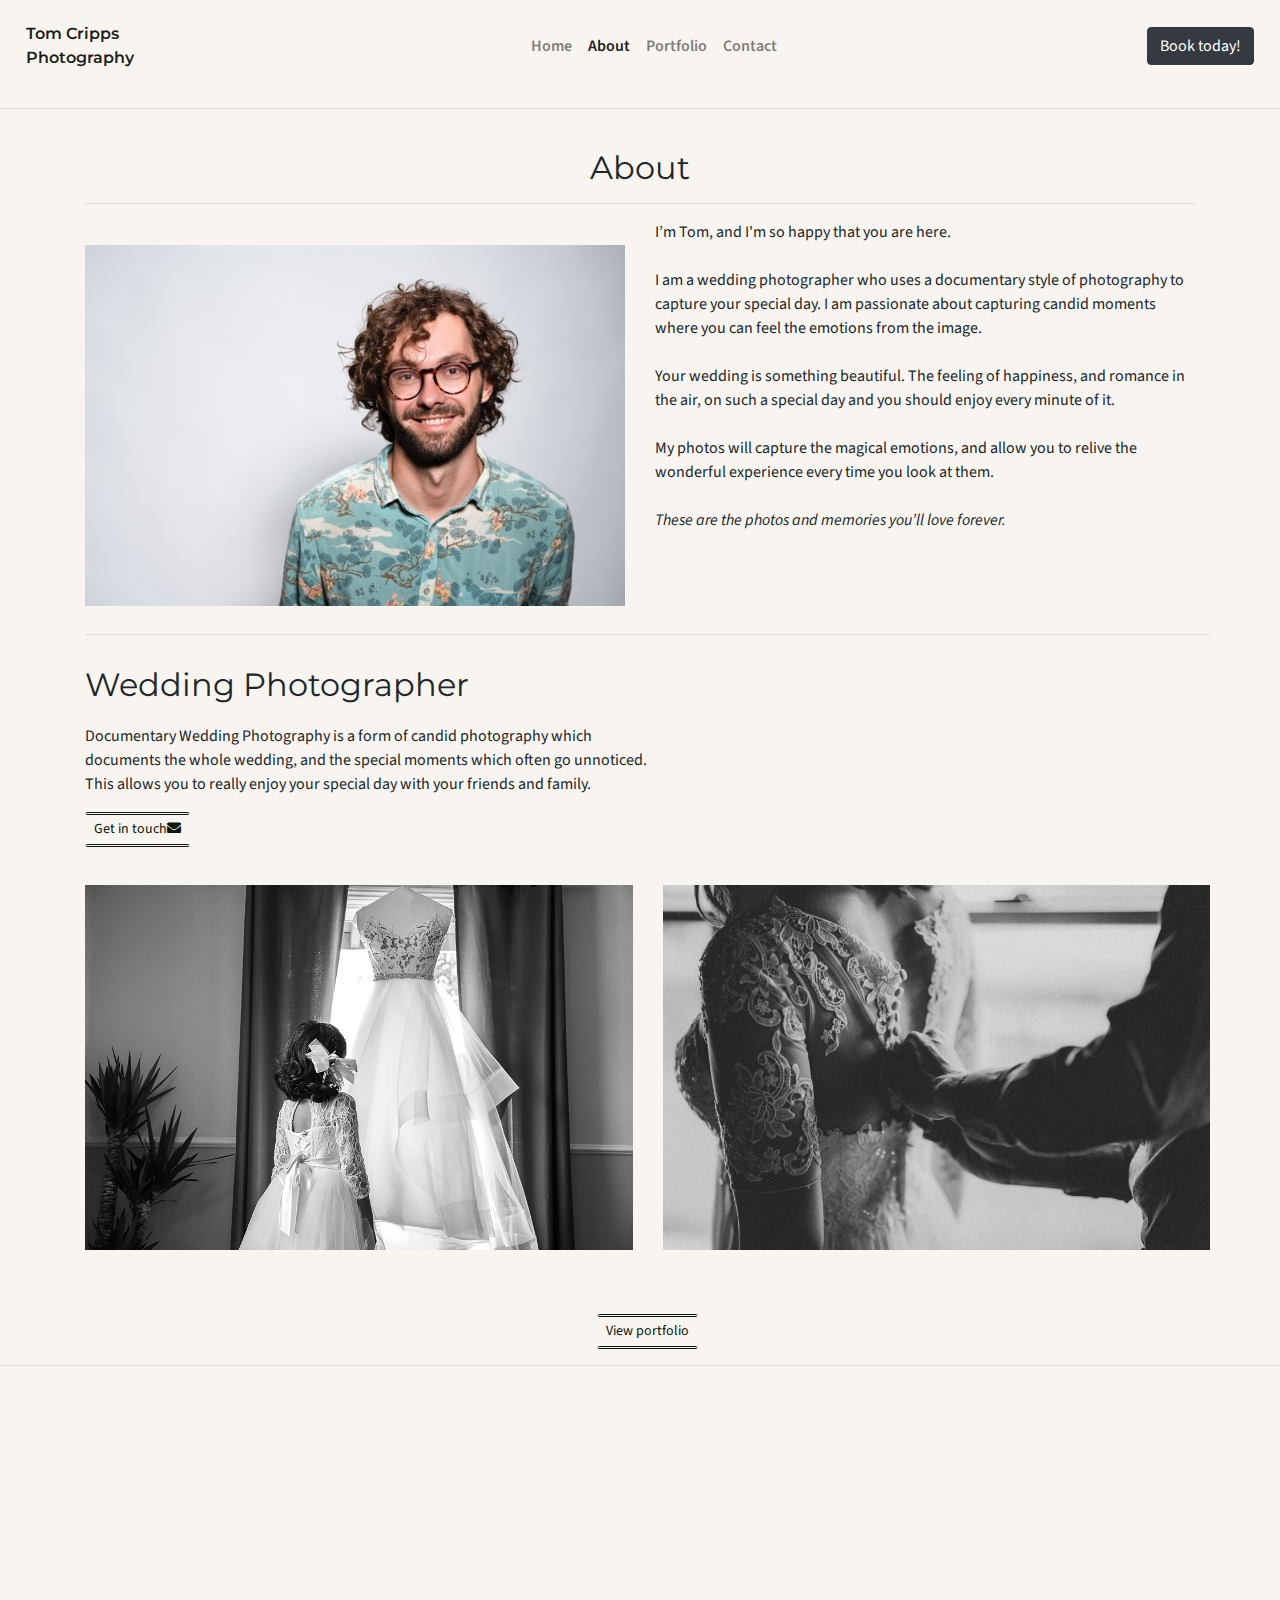
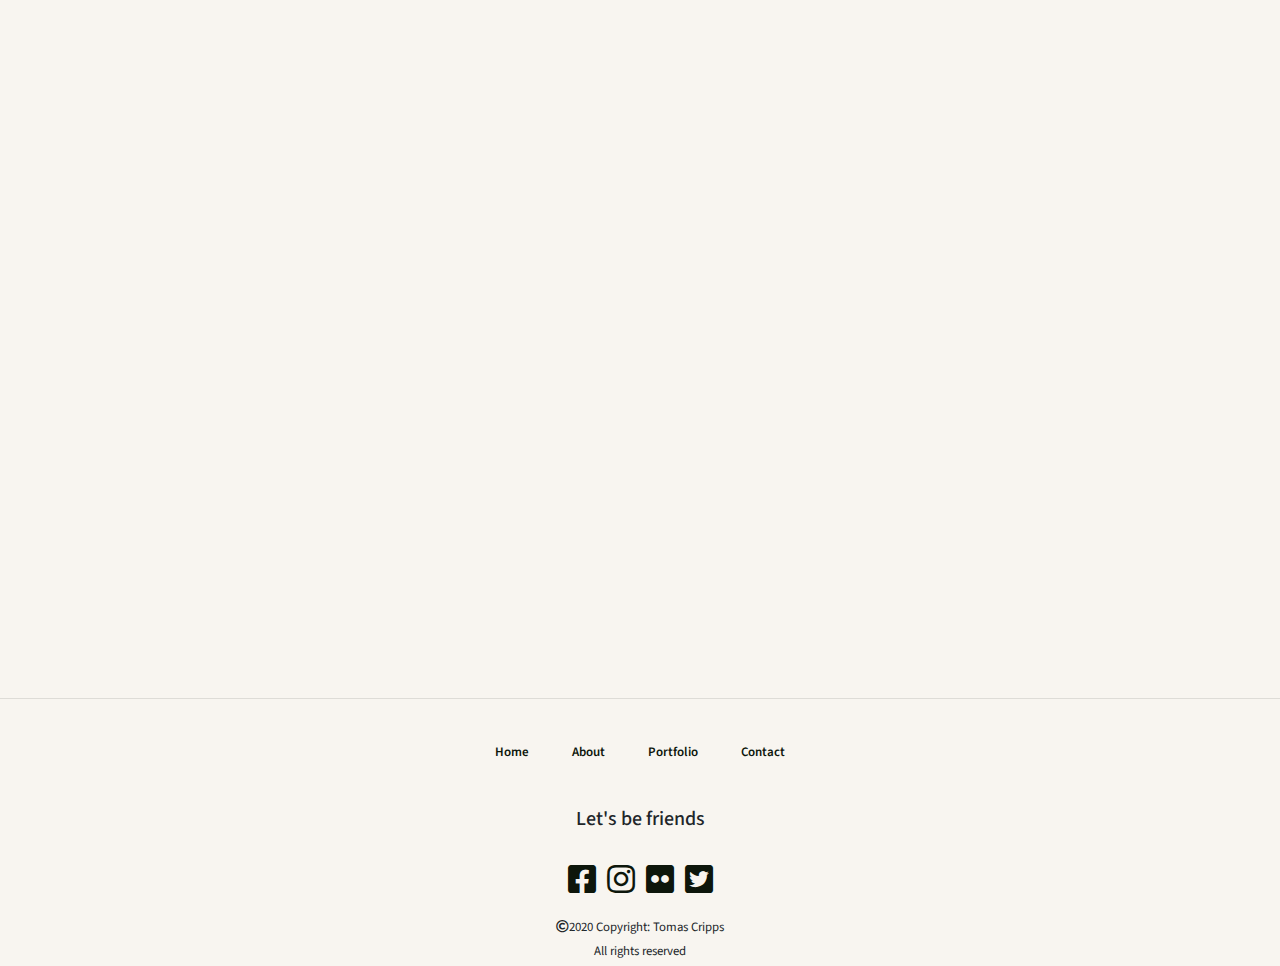
==== about.html @ 9f5536d7 "add about section to about.html page and add about image" ====
<!DOCTYPE html>
<html lang="en">

<head>
    <meta charset="UTF-8">
    <meta name="viewport" content="width=device-width, initial-scale=1.0">
    <meta http-equiv="X-UA-Compatible" content="ie=edge">
    <meta name="Description" content="Enter your description here" />
    <link rel="stylesheet" href="https://cdnjs.cloudflare.com/ajax/libs/twitter-bootstrap/4.5.2/css/bootstrap.min.css">
    <link rel="stylesheet" href="https://cdnjs.cloudflare.com/ajax/libs/font-awesome/5.15.0/css/all.min.css">
    <link rel="stylesheet" href="assets/css/style.css">
    <title>Title</title>
</head>

<body>

    <!-----------Navbar------------>
    <!---Code taken from Bootstrap Navbar template and styled using CSS and different bootstrap classes---->

    <section id="header">
        <nav class="navbar navbar-expand-lg navbar-light bg-transparent">
            <a class="navbar-brand nav-text" href="index.html">Tom Cripps <br> Photography</a>
            <button class="navbar-toggler" type="button" data-toggle="collapse" data-target="#navbarNav"
                aria-controls="navbarNav" aria-expanded="false" aria-label="Toggle navigation">
                <i class="fas fa-bars"></i>
            </button>

            <div class="collapse navbar-collapse navbar-text nav-text" id="navbarNav">
                <ul class="navbar-nav mx-auto">
                    <li class="nav-item">
                        <a class="nav-link" href="index.html">Home </a>
                    </li>
                    <li class="nav-item active">
                        <a class="nav-link" href="about.html">About <span class="sr-only">(current)</span></a>
                    </li>
                    <li class="nav-item">
                        <a class="nav-link" href="portfolio.html">Portfolio</a>
                    </li>
                    <li class="nav-item">
                        <a class="nav-link" href="contact.html">Contact</a>
                    </li>
                </ul>
                <span class="btn btn-dark border-dark">
                    Book today!
                </span>
            </div>
        </nav>
        <hr class="block-divder block-divder--grey">
    </section>
    <!----About Me Section---->
    <section>
        <div class="container-fluid about-hero-image">
            <div class="row">
                <div class="col">
                    <img src="" alt="">
                </div>
            </div>
        </div>
    </section>
    <section id="aboutMe">
        <div class="container about-container">

            <div class="row">
                <div class="col-sm-12 text-center">
                    <h2 class="about-header">About</h2>
                    <hr class="block-divder block-divder--grey">
                </div>
            </div>
            <div class="row">
                <div class="col-sm-6">
                    <img src="assets/images/image-of-man.jpg" alt="image-of-man">
                </div>

                <div class="col-sm-6">
                    <p> I’m Tom, and I'm so happy that you are here.
                        <br>
                        <br>
                        I am a wedding photographer who uses a documentary style of photography to capture your special
                        day.
                        I am passionate about capturing candid moments where you can feel the emotions from the image.
                        <br>
                        <br>
                        Your wedding is something beautiful.
                        The feeling of happiness, and romance in the air, on such a special day and you should enjoy
                        every minute of it.
                        <br>
                        <br>
                        My photos will capture the magical emotions, and allow you to relive the wonderful experience
                        every time you look at them.
                        <br>
                        <br>
                        <em>These are the photos and memories you’ll love forever.</em>
                    </p>
                </div>
            </div>
        </div>
    </section>
    <!----Photography Style----->
    <section class="photo-style">
        <div class="container intro-container">
            <hr class="mt-2 mb-3">
            <div class="row">
                <div class="col-sm-12">
                    <h2>Wedding Photographer</h2>
                    <p class="text-left">Documentary Wedding Photography is a form of candid photography which
                        <br>
                        documents the whole
                        wedding, and the special moments which often go unnoticed.
                        <br>
                        This
                        allows
                        you to really enjoy your special day with your friends and family.</p>
                    <div>
                        <a class="btn btn-dark btn-sm about-button" href="contact.html" role="button">Get in touch<i
                                class="fas fa-envelope"></i></a>
                    </div>
                </div>
            </div>
        </div>
        <div class="container image-container">
            <div class="row">
                <div class="col-sm-12 col-md-6 mt-2 mb-sm-5">
                    <div>
                        <img src="assets/images/child-wedding-dress.jpg" alt="child-wedding-dress">
                    </div>
                </div>
                <div class="col-12-sm col-md-6 mt-2">
                    <div class="d-none d-sm-block">
                        <img src="assets/images/wedding-dress-preparation.jpg" alt="wedding-dress-preparation">
                    </div>
                </div>
            </div>
            <div class="col-12-sm mt-3">
                <div class="text-center">
                    <a class="btn btn-dark btn-sm portfolio-button" href="portfolio.html" role="button">View
                        portfolio</a>
                </div>
            </div>
        </div>
    </section>
    <hr class="block-divder block-divder--grey">
    <div class="container-fluid ceremony-image-container">
        <hr class="mt-2 mb-3">
        <div class="row">

        </div>

    </div>

    <hr>
    <!-------Footer--------->
    <section class="footer">
        <footer class="page-footer">
            <div class="container-fluid">
                <div id="footer-details" class="row">
                    <div class="col-sm-12 text-center">
                        <div>
                            <ul class="footer-nav">
                                <li class="footer-nav-item list-inline-item"><a class="nav-link"
                                        href="index.html">Home</a>
                                </li>
                                <li class="footer-nav-item list-inline-item"><a class="nav-link"
                                        href="about.html">About</a>
                                </li>
                                <li class="footer-nav-item list-inline-item"><a class="nav-link"
                                        href="portfolio.html">Portfolio</a></li>
                                <li class="footer-nav-item list-inline-item"><a class="nav-link"
                                        href="contact.html">Contact</a></li>
                            </ul>
                        </div>
                    </div>
                </div>

                <div id="footer-social-links" class="row">
                    <div class="col-sm-12">
                        <h5 class="uppercase text-center">Let's be friends</h5>
                        <br>
                        <ul class="social-media-links text-center">
                            <li class="list-inline-item">
                                <a target="_blank" href="https://www.facebook.com/">
                                    <i class="fab fa-facebook-square fa-2x" aria-hidden="true"></i>
                                    <span class="sr-only">Facebook</span>
                                </a>
                            </li>
                            <li class="list-inline-item">
                                <a target="_blank" href="https://www.instagram.com/">
                                    <i class="fab fa-instagram fa-2x" aria-hidden="true"></i>
                                    <span class="sr-only">Instagram</span>
                                </a>
                            </li>
                            <li class="list-inline-item">
                                <a target="_blank" href="https://www.flickr.com/">
                                    <i class="fab fa-flickr fa-2x" aria-hidden="true"></i>
                                    <span class="sr-only">Flickr</span>
                                </a>
                            </li>
                            <li class="list-inline-item">
                                <a target="_blank" href="https://twitter.com/">
                                    <i class="fab fa-twitter-square fa-2x" aria-hidden="true"></i>
                                    <span class="sr-only">Twitter</span>
                                </a>
                            </li>
                        </ul>
                    </div>
                </div>
                <div class="row">
                    <div class="col-12 text-center mb-1">
                        <small><i class="far fa-copyright"></i>2020 Copyright: Tomas Cripps <br> All rights
                            reserved</small>
                    </div>
                </div>
            </div>
        </footer>
    </section>





    <script src="https://cdnjs.cloudflare.com/ajax/libs/jquery/3.5.1/jquery.slim.min.js"></script>
    <script src="https://cdnjs.cloudflare.com/ajax/libs/popper.js/1.16.1/umd/popper.min.js"></script>
    <script src="https://cdnjs.cloudflare.com/ajax/libs/twitter-bootstrap/4.5.2/js/bootstrap.min.js"></script>
</body>

</html>
---- assets/css/style.css ----
@import url("https://fonts.googleapis.com/css2?family=Montserrat:wght@100;200;300;400;500;600;700&family=Source+Sans+Pro:wght@200;300;400;600;700&display=swap");


* {
    margin: 0;
    padding: 0;
    font-family: 'Source Sans Pro', sans;
}


/* ------Colours------ */

body {
    background-color: #f8f5f0;
}

/* -----Special margins/padding and text---------*/

.intro {
    padding: 0px;
    margin: 0px;
}

.intro-container p {
    margin-top: 20px;
}

.intro-container {
    padding-right: 0px;
    overflow-x: hidden;
}

.image-container{
    margin-bottom: 10px;
    margin-top: 30px;
    padding-right: 0px;
    overflow-x: hidden;
}




/* ------Heading------ */

.intro-container h2 {
    font-family: 'Montserrat', sans-serif;
    font-weight: 400;
}

.intro-container h2 {
    padding-top: 15px;
}

.about-header {
     font-family: 'Montserrat', sans-serif;
    font-weight: 400;
}

/* ------NavBar------ */


.navbar {
    color: #f8f5f0;
}

.navbar-brand {
    font-size: medium;
    font-weight: 400;
    padding-left: 10px;
    color: #0D160B;
}

.nav-text {
    font-family: 'Montserrat', sans-serif;
    font-weight: 600;
    color: #0D160B;
}

.navbar-nav {
    color: #f8f5f0;
}

#navbarNav {
    margin: 10px;
}

/*-----Home Page -----*/

.home-container {
    height: 100vh;

    background: url('../images/bride-hero-image.jpg') no-repeat bottom center fixed;
    -webkit-background-size: cover;
    -moz-background-size: cover;
    -o-background-size: cover;
    background-size: cover;

    
    display: flex;
    align-items: center;
    justify-content: center;

    position: relative;
}


.ceremony-image-container {
    height: 100vh;
    width: 100%;

    background: url('../images/ceremony-kiss.jpg') no-repeat center; 
    -webkit-background-size: cover;
    -moz-background-size: cover;
    -o-background-size: cover;
    background-size: cover;

    display: flex;
    align-items: center;
    justify-content: center;

    
    position: relative;

}


.image-container img {
    height: auto;
    width: 100%;
    position: relative;

}


/*-----Buttons------*/

.btn-dark.btn-sm {
    color: #0D160B;
    background-color: transparent;
    border-color: transparent;
    border-bottom-color: #0D160B;
    border-bottom: double;
    border-top: double;
} 

.about-button {

}

.portfolio-button {


}

.fa-arrow-right {
    padding-left: 0.3rem;
}

/* ------Jumbotron------ */

.jumbotron {
    background-color: transparent;
    padding-top: 2%;
}

.jumbotron h1 {
    color: white;
    font-family: 'Montserrat', sans-serif;
    font-weight: 400;
    margin-bottom: 30px;
    color: #0D160B;
}

.jumbotron .lead {
    margin: 35px 0;
}

p.lead {
    font-family: 'Montserrat', sans-serif;
}


/* ------Footer------ */

.page-footer {
margin-left:0px;
margin-right: 0px;
}

#footer-details .nav-link {
    font-weight: 600;
    color: #0D160B;
    margin: 20px 0;
    font-size: 13px;
}


#footer-social-links li a i {
    color: #0D160B;
    letter-spacing: 5%;
}


/* ------Hover.CSS------ */



/* ------Gallery------ */



/* ------About------ */

#aboutMe {

}

.about-hero-image {

}

.about-container {

}

#aboutMe img {
    width: 100%;
    height: auto;
    margin-top: 25px;
    margin-bottom: 20px;
}
/* ------Contact form------ */




/* ------Media Query------ */

 @media (max-width: 767px){
    .navbar {
       padding: 0 20px;
    } 
 }
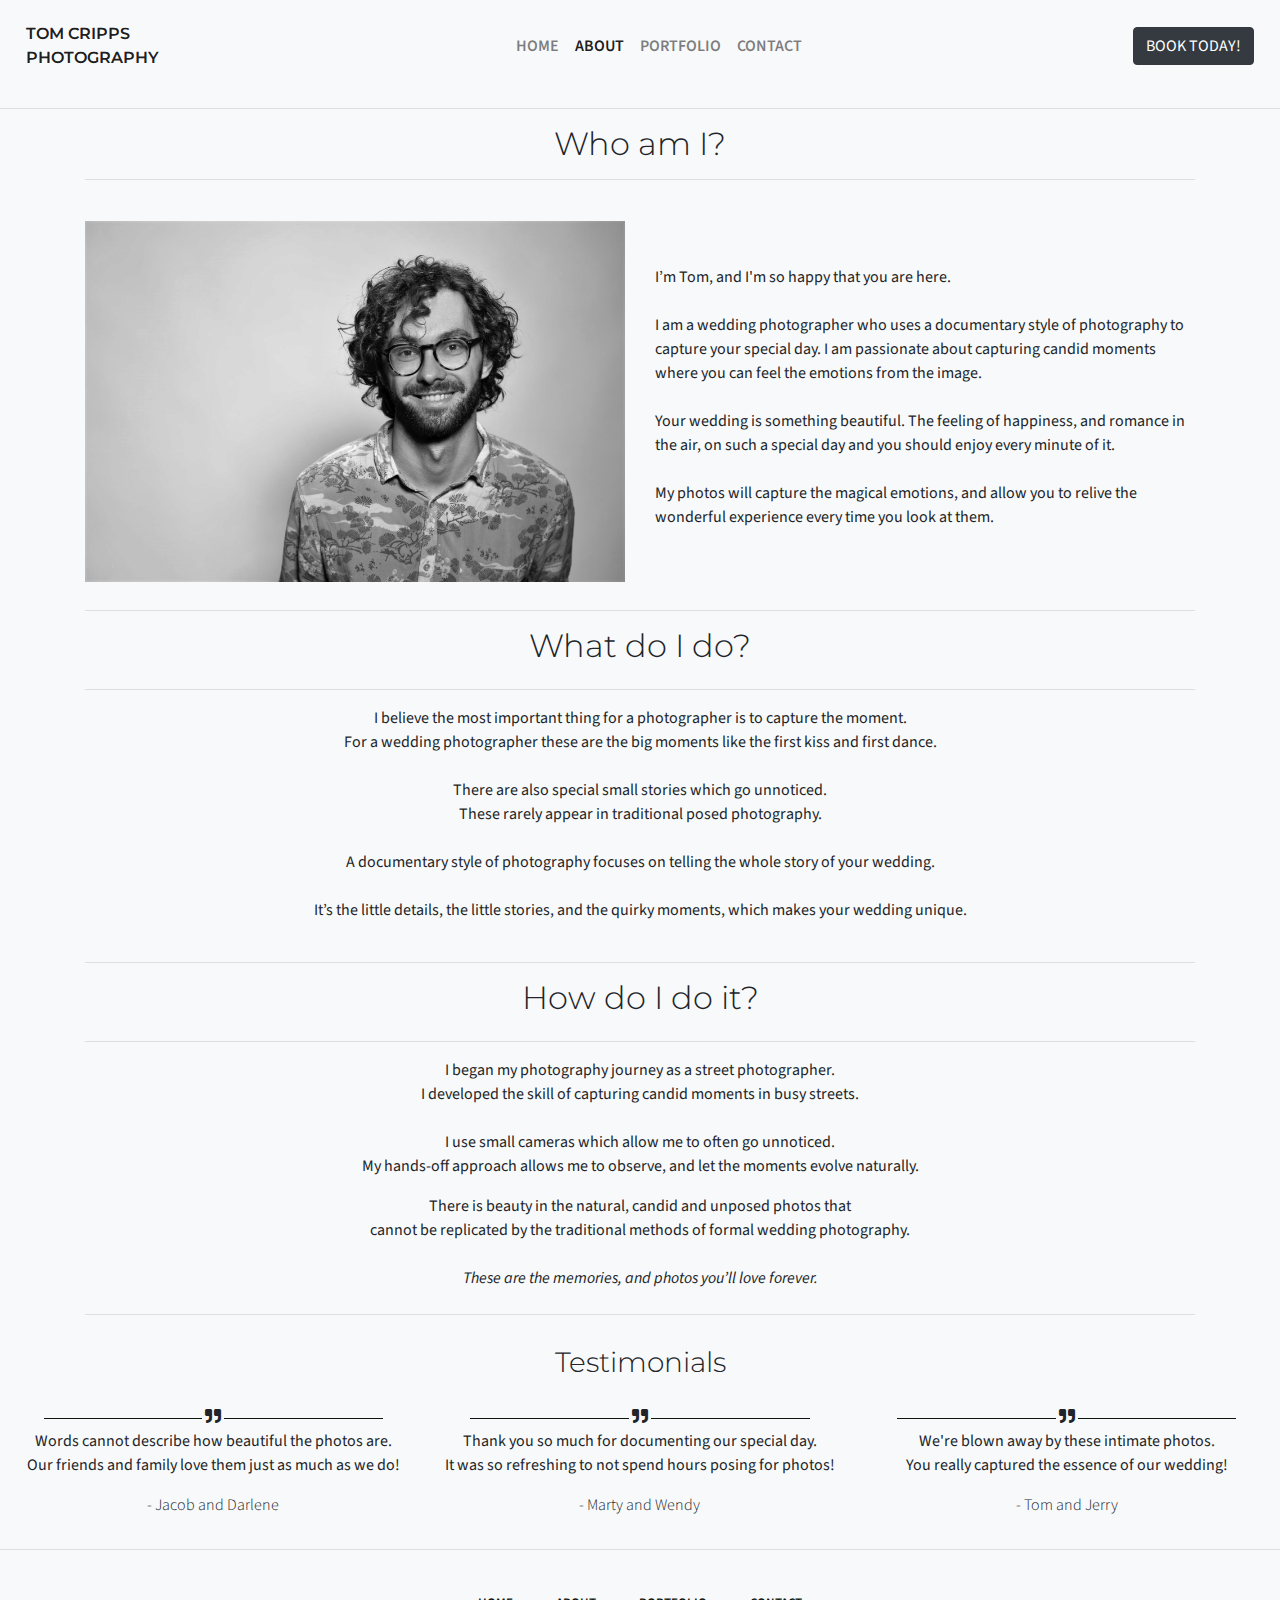
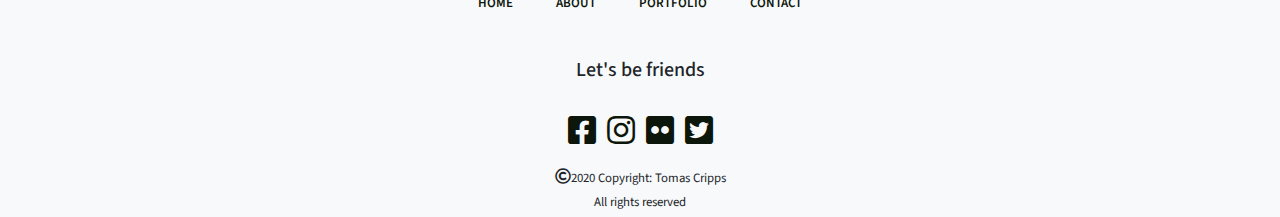
==== commit d4427462: "change images to black and white and add carousel feature to tablet and larger screens" ====
--- a/about.html
+++ b/about.html
@@ -49,30 +49,20 @@
     </section>
     <!----About Me Section---->
     <section>
-        <div class="container-fluid about-hero-image">
-            <div class="row">
-                <div class="col">
-                    <img src="" alt="">
-                </div>
-            </div>
-        </div>
-    </section>
-    <section id="aboutMe">
-        <div class="container about-container">
-
+        <div class="container">
             <div class="row">
                 <div class="col-sm-12 text-center">
-                    <h2 class="about-header">About</h2>
+                    <h2 class="about-header">Who am I?</h2>
                     <hr class="block-divder block-divder--grey">
                 </div>
             </div>
             <div class="row">
                 <div class="col-sm-6">
-                    <img src="assets/images/image-of-man.jpg" alt="image-of-man">
-                </div>
-
-                <div class="col-sm-6">
-                    <p> I’m Tom, and I'm so happy that you are here.
+                    <img class="img-fluid about-me-image" src="assets/images/man-bnw.jpg" alt="image-of-man">
+                </div>
+
+                <div class="col-sm-6 about-me-text">
+                    <p class="text-left"> I’m Tom, and I'm so happy that you are here.
                         <br>
                         <br>
                         I am a wedding photographer who uses a documentary style of photography to capture your special
@@ -88,8 +78,6 @@
                         My photos will capture the magical emotions, and allow you to relive the wonderful experience
                         every time you look at them.
                         <br>
-                        <br>
-                        <em>These are the photos and memories you’ll love forever.</em>
                     </p>
                 </div>
             </div>
@@ -97,54 +85,120 @@
     </section>
     <!----Photography Style----->
     <section class="photo-style">
-        <div class="container intro-container">
+        <div class="container">
             <hr class="mt-2 mb-3">
             <div class="row">
+                <div class="col-sm-12 text-center">
+                    <h2>What do I do?</h2>
+                    <hr class="block-divder block-divder--grey mt-4 mb-3">
+                    <p class="text-center">
+                        I believe the most important thing for a photographer is to capture the moment.
+                        <br>
+                        For a wedding photographer these are the big moments like the first kiss and first dance.
+                        <br>
+                        <br>
+                        There are also special small stories which go unnoticed.
+                        <br>
+                        These rarely appear in traditional posed photography.
+                        <br>
+                        <br>
+                        A documentary style of photography focuses on telling the whole story of your wedding.
+                        <br>
+                        <br class="mt-1">
+                        It’s the little details, the little stories, and the quirky moments, which makes your wedding
+                        unique.
+                    </p>
+                </div>
+            </div>
+            <hr class="block-divder block-divder--grey mt-4 mb-3">
+            <div class="row">
+                <div class="col-sm-12 text-center">
+                    <h2>How do I do it?</h2>
+                    <hr class="block-divder block-divder--grey mt-4 mb-3">
+                    <p class="text-center">
+                        I began my photography journey as a street photographer.
+                        <br>
+                        I developed the skill of capturing candid moments in busy streets.
+                        <br>
+                        <br>
+                        I use small cameras which allow me to often go unnoticed.
+                        <br>
+                        My hands-off approach allows me to observe, and let the moments evolve naturally.
+                        <br>
+                    </p>
+                    <p class="text-center">
+                        There is beauty in the natural, candid and unposed photos that
+                        <br>
+                        cannot be replicated by the traditional methods of formal wedding photography.
+                        <br>
+                        <br>
+                        <em>These are the memories, and photos you’ll love forever.</em>
+                    </p>
+                    <hr class="block-divder block-divder--grey mt-4 mb-3">
+                </div>
+            </div>
+        </div>
+    </section>
+
+    <!--------------------Tesitmonials--------------------->
+    <!-------------Code from Code Institue Whiskey Drop project------->
+    <div class="container-fluid review-container">
+        <section class="quotes">
+            <div class="row">
                 <div class="col-sm-12">
-                    <h2>Wedding Photographer</h2>
-                    <p class="text-left">Documentary Wedding Photography is a form of candid photography which
-                        <br>
-                        documents the whole
-                        wedding, and the special moments which often go unnoticed.
-                        <br>
-                        This
-                        allows
-                        you to really enjoy your special day with your friends and family.</p>
-                    <div>
-                        <a class="btn btn-dark btn-sm about-button" href="contact.html" role="button">Get in touch<i
-                                class="fas fa-envelope"></i></a>
-                    </div>
-                </div>
-            </div>
-        </div>
-        <div class="container image-container">
-            <div class="row">
-                <div class="col-sm-12 col-md-6 mt-2 mb-sm-5">
-                    <div>
-                        <img src="assets/images/child-wedding-dress.jpg" alt="child-wedding-dress">
-                    </div>
-                </div>
-                <div class="col-12-sm col-md-6 mt-2">
-                    <div class="d-none d-sm-block">
-                        <img src="assets/images/wedding-dress-preparation.jpg" alt="wedding-dress-preparation">
-                    </div>
-                </div>
-            </div>
-            <div class="col-12-sm mt-3">
-                <div class="text-center">
-                    <a class="btn btn-dark btn-sm portfolio-button" href="portfolio.html" role="button">View
-                        portfolio</a>
-                </div>
-            </div>
-        </div>
-    </section>
-    <hr class="block-divder block-divder--grey">
-    <div class="container-fluid ceremony-image-container">
-        <hr class="mt-2 mb-3">
-        <div class="row">
-
-        </div>
-
+                    <h3 class="text-center">Testimonials</h3>
+                </div>
+            </div>
+            <div class="row">
+                <div class="col-sm-12 col-md-4">
+                    <blockquote class="blockquote text-center">
+                        <div>
+                            <span class="outer-line"></span>
+                            <i class="fas fa-quote-right"></i>
+                            <span class="outer-line"></span>
+                        </div>
+                        <div class="review-body">
+                            <p>Words cannot describe how beautiful the photos are.
+                                <br> Our friends and family love them just as much as we do!
+                            </p>
+                            <p class="font-weight-light">- Jacob and Darlene</p>
+                        </div>
+                    </blockquote>
+                </div>
+                <div class="col-sm-12 col-md-4">
+                    <blockquote class="blockquote text-center">
+                        <div>
+                            <span class="outer-line"></span>
+                            <i class="fas fa-quote-right"></i>
+                            <span class="outer-line"></span>
+                        </div>
+                        <div class="review-body">
+                            <p>Thank you so much for documenting our special day.
+                                <br> It was so refreshing to not spend hours posing for photos!
+                            </p>
+                            <p class="font-weight-light">- Marty and Wendy</p>
+                        </div>
+                    </blockquote>
+                </div>
+                <div class="col-sm-12 col-md-4">
+                    <div class="d-none d-sm-none d-md-block">
+                        <blockquote class="blockquote text-center">
+                            <div>
+                                <span class="outer-line"></span>
+                                <i class="fas fa-quote-right"></i>
+                                <span class="outer-line"></span>
+                            </div>
+                            <div class="d-sm-none d-md-block review-body">
+                                <p>We're blown away by these intimate photos.
+                                    <br>You really captured the essence of our wedding!
+                                </p>
+                                <p class="font-weight-light">- Tom and Jerry</p>
+                            </div>
+                        </blockquote>
+                    </div>
+                </div>
+            </div>
+        </section>
     </div>
 
     <hr>
--- a/assets/css/style.css
+++ b/assets/css/style.css
@@ -4,14 +4,15 @@
 * {
     margin: 0;
     padding: 0;
-    font-family: 'Source Sans Pro', sans;
+    font-family: 'Source Sans Pro', sans-serif;
+    font-size: 16px;
 }
 
 
 /* ------Colours------ */
 
 body {
-    background-color: #f8f5f0;
+    background-color: #f8f9fa;
 }
 
 /* -----Special margins/padding and text---------*/
@@ -52,15 +53,22 @@
 }
 
 .about-header {
-     font-family: 'Montserrat', sans-serif;
-    font-weight: 400;
+    font-family: 'Montserrat', sans-serif;
+    font-weight: 300;
+}
+
+.review-container h3 {
+    font-family: 'Montserrat', sans-serif;
+    font-weight: 300;
+    margin-bottom: 25px;
+    margin-top: 15px;
 }
 
 /* ------NavBar------ */
 
 
 .navbar {
-    color: #f8f5f0;
+    color: #f8f9fa;
 }
 
 .navbar-brand {
@@ -74,10 +82,11 @@
     font-family: 'Montserrat', sans-serif;
     font-weight: 600;
     color: #0D160B;
+    text-transform: uppercase;
 }
 
 .navbar-nav {
-    color: #f8f5f0;
+    color: #f8f9fa;
 }
 
 #navbarNav {
@@ -89,7 +98,7 @@
 .home-container {
     height: 100vh;
 
-    background: url('../images/bride-hero-image.jpg') no-repeat bottom center fixed;
+    background: url('../images/bride-background-bnw.jpg') no-repeat bottom center fixed;
     -webkit-background-size: cover;
     -moz-background-size: cover;
     -o-background-size: cover;
@@ -108,7 +117,7 @@
     height: 100vh;
     width: 100%;
 
-    background: url('../images/ceremony-kiss.jpg') no-repeat center; 
+    background: url('../images/ceremony-kiss-bnw.jpg') no-repeat center; 
     -webkit-background-size: cover;
     -moz-background-size: cover;
     -o-background-size: cover;
@@ -160,7 +169,7 @@
 
 .jumbotron {
     background-color: transparent;
-    padding-top: 2%;
+    padding-top: 5px;
 }
 
 .jumbotron h1 {
@@ -178,7 +187,6 @@
 p.lead {
     font-family: 'Montserrat', sans-serif;
 }
-
 
 /* ------Footer------ */
 
@@ -192,6 +200,7 @@
     color: #0D160B;
     margin: 20px 0;
     font-size: 13px;
+    text-transform: uppercase;
 }
 
 
@@ -207,38 +216,79 @@
 
 /* ------Gallery------ */
 
+.carousel-item img {
+    width: 100%;
+    height: auto;
+}
+
+
+/* code from Stackoverflow =https://stackoverflow.com/questions/1027354/i-need-an-unordered-list-without-any-bullets */
+
+ul {
+  list-style-type: none;
+}
 
 
 /* ------About------ */
 
-#aboutMe {
-
-}
-
-.about-hero-image {
-
-}
-
-.about-container {
-
-}
-
-#aboutMe img {
+
+
+
+
+.about-me-image {
     width: 100%;
     height: auto;
     margin-top: 25px;
     margin-bottom: 20px;
 }
+
+.about-me-text {
+    margin: auto;
+    padding-top: 12px;
+}
+
+.photo-style h2 {
+    font-family: 'Montserrat', sans-serif;
+    font-weight: 300;
+}
+
+/* ------Testimonials----- */
+
+.review-container {
+    background-color: ;
+}
+
+.review-body {
+    font-family: 'Source Sans Pro', sans-serif;
+    font-size: 18px;
+}
+
+span {
+  display: inline-block;
+  vertical-align: middle;
+}
+
+.outer-line {
+  width: 40%;
+  border-bottom: 1px solid #0D160B;
+}
+
+.fa-quote-right {
+
+}
+
 /* ------Contact form------ */
 
 
-
+.contact form {
+
+}
 
 /* ------Media Query------ */
 
  @media (max-width: 767px){
     .navbar {
        padding: 0 20px;
-    } 
+    }
  }
 
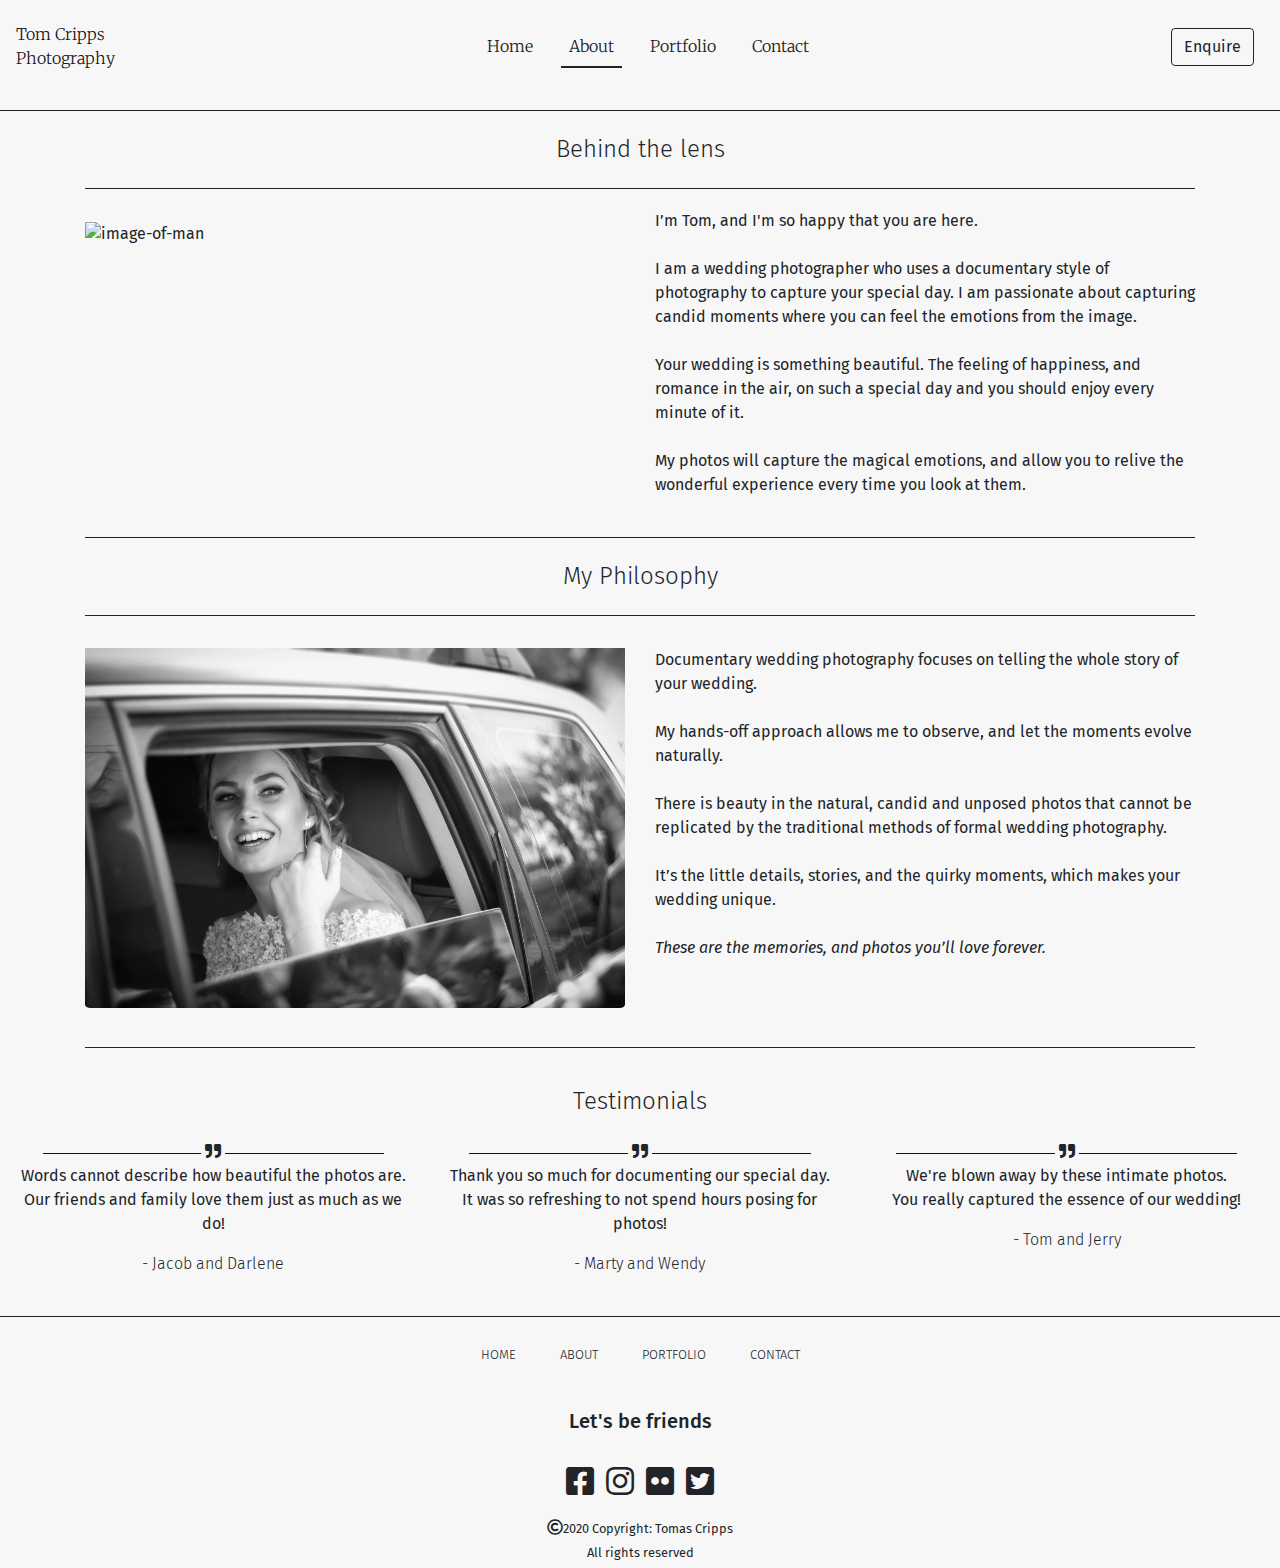
==== commit f3f4d5ef: "replace horizonal rules with borders" ====
--- a/about.html
+++ b/about.html
@@ -18,7 +18,7 @@
     <!---Code taken from Bootstrap Navbar template and styled using CSS and different bootstrap classes---->
 
     <section id="header">
-        <nav class="navbar navbar-expand-lg navbar-light bg-transparent">
+        <nav class="navbar navbar-expand-lg navbar-light bg-transparent mynav">
             <a class="navbar-brand nav-text" href="index.html">Tom Cripps <br> Photography</a>
             <button class="navbar-toggler" type="button" data-toggle="collapse" data-target="#navbarNav"
                 aria-controls="navbarNav" aria-expanded="false" aria-label="Toggle navigation">
@@ -40,28 +40,27 @@
                         <a class="nav-link" href="contact.html">Contact</a>
                     </li>
                 </ul>
-                <span class="btn btn-dark border-dark">
-                    Book today!
+                <span class="btn cta-button">
+                    Enquire
                 </span>
             </div>
         </nav>
-        <hr class="block-divder block-divder--grey">
     </section>
     <!----About Me Section---->
-    <section>
-        <div class="container">
+    <div class="container">
+        <section class="about-section">
             <div class="row">
                 <div class="col-sm-12 text-center">
-                    <h2 class="about-header">Who am I?</h2>
-                    <hr class="block-divder block-divder--grey">
-                </div>
-            </div>
-            <div class="row">
-                <div class="col-sm-6">
-                    <img class="img-fluid about-me-image" src="assets/images/man-bnw.jpg" alt="image-of-man">
-                </div>
-
-                <div class="col-sm-6 about-me-text">
+                    <h2 class="about-header">Behind the lens</h2>
+                    
+                </div>
+            </div>
+            <div class="row">
+                <div class="col-sm-12 col-md-12 col-lg-6">
+                    <img class="img-fluid about-me-image" src="assets/images/man-about.jpg" alt="image-of-man">
+                </div>
+
+                <div class="col-sm-12 col-md-12 col-lg-6 about-me-text">
                     <p class="text-left"> I’m Tom, and I'm so happy that you are here.
                         <br>
                         <br>
@@ -81,64 +80,44 @@
                     </p>
                 </div>
             </div>
-        </div>
-    </section>
+        </section>
+    </div>
     <!----Photography Style----->
-    <section class="photo-style">
-        <div class="container">
-            <hr class="mt-2 mb-3">
+    <div class="container">
+        <section class="photo-style">
+
             <div class="row">
                 <div class="col-sm-12 text-center">
-                    <h2>What do I do?</h2>
-                    <hr class="block-divder block-divder--grey mt-4 mb-3">
-                    <p class="text-center">
-                        I believe the most important thing for a photographer is to capture the moment.
-                        <br>
-                        For a wedding photographer these are the big moments like the first kiss and first dance.
-                        <br>
-                        <br>
-                        There are also special small stories which go unnoticed.
-                        <br>
-                        These rarely appear in traditional posed photography.
-                        <br>
-                        <br>
-                        A documentary style of photography focuses on telling the whole story of your wedding.
-                        <br>
-                        <br class="mt-1">
-                        It’s the little details, the little stories, and the quirky moments, which makes your wedding
-                        unique.
-                    </p>
-                </div>
-            </div>
-            <hr class="block-divder block-divder--grey mt-4 mb-3">
-            <div class="row">
-                <div class="col-sm-12 text-center">
-                    <h2>How do I do it?</h2>
-                    <hr class="block-divder block-divder--grey mt-4 mb-3">
-                    <p class="text-center">
-                        I began my photography journey as a street photographer.
-                        <br>
-                        I developed the skill of capturing candid moments in busy streets.
-                        <br>
-                        <br>
-                        I use small cameras which allow me to often go unnoticed.
+                    <h3 class="philosophy-header">My Philosophy</h3>
+                   
+                </div>
+            </div>
+            <div class="row">
+                <div class="col-sm-12 col-md-12 col-lg-6">
+                    <img class="img-fluid philosophy-image" src="assets/images/bride-car-bnw.jpg" alt="bride-by-door">
+                </div>
+                <div class="col-sm-12 col-md-12 col-lg-6">
+                    <p class="text-left philosophy-text">
+                        Documentary wedding photography focuses on telling the whole story of your wedding.
+                        <br>
                         <br>
                         My hands-off approach allows me to observe, and let the moments evolve naturally.
                         <br>
-                    </p>
-                    <p class="text-center">
-                        There is beauty in the natural, candid and unposed photos that
-                        <br>
-                        cannot be replicated by the traditional methods of formal wedding photography.
+                        <br>
+                        There is beauty in the natural, candid and unposed photos that cannot be replicated by the
+                        traditional methods of formal wedding photography.
+                        <br>
+                        <br>
+                        It’s the little details, stories, and the quirky moments, which makes your wedding unique.
                         <br>
                         <br>
                         <em>These are the memories, and photos you’ll love forever.</em>
                     </p>
-                    <hr class="block-divder block-divder--grey mt-4 mb-3">
-                </div>
-            </div>
-        </div>
-    </section>
+                </div>
+            </div>
+        </section>
+        
+    </div>
 
     <!--------------------Tesitmonials--------------------->
     <!-------------Code from Code Institue Whiskey Drop project------->
@@ -201,7 +180,7 @@
         </section>
     </div>
 
-    <hr>
+    
     <!-------Footer--------->
     <section class="footer">
         <footer class="page-footer">
--- a/assets/css/style.css
+++ b/assets/css/style.css
@@ -1,18 +1,18 @@
-@import url("https://fonts.googleapis.com/css2?family=Montserrat:wght@100;200;300;400;500;600;700&family=Source+Sans+Pro:wght@200;300;400;600;700&display=swap");
-
+@import url('https://fonts.googleapis.com/css2?family=Fira+Sans:wght@100;200;300;400;500;600;700&family=Merriweather:ital,wght@0,300;0,400;0,700;1,300;1,400&display=swap');
 
 * {
     margin: 0;
     padding: 0;
-    font-family: 'Source Sans Pro', sans-serif;
+    font-family: 'Fira Sans', sans-serif;
     font-size: 16px;
+    color: #212529;
 }
 
 
 /* ------Colours------ */
 
 body {
-    background-color: #f8f9fa;
+    background-color: #f7f7f7;
 }
 
 /* -----Special margins/padding and text---------*/
@@ -39,54 +39,115 @@
 }
 
 
-
+.block-divder.myDivder {
+    color: #212529;
+    border-top: 1px solid;
+}
+
+.block-divder--short.myDivder {
+    color: #212529;
+    border-top: 1px solid;
+}
 
 /* ------Heading------ */
 
 .intro-container h2 {
-    font-family: 'Montserrat', sans-serif;
-    font-weight: 400;
+    font-family: 'Fira Sans', sans-serif;
+    font-weight: 300;
 }
 
 .intro-container h2 {
-    padding-top: 15px;
+    padding-top: 35px;
 }
 
 .about-header {
-    font-family: 'Montserrat', sans-serif;
-    font-weight: 300;
+    font-family: 'Fira Sans', sans-serif;
+    font-weight: 300;
+    font-size: 24px;
+    padding-top: 1.5rem;
+    border-bottom: 1.5px solid #212529;
+    padding-bottom: 1.5rem;
+}
+
+.portfolio-header {
+    font-family: 'Fira Sans', sans-serif;
+    font-weight: 300;
+    font-size: 24px;
+    margin-top: 15px;
+    margin-bottom: 25px;
+    border-bottom: 1.5px solid #212529;
+    padding-bottom: 1.5rem;
 }
 
 .review-container h3 {
-    font-family: 'Montserrat', sans-serif;
-    font-weight: 300;
+    font-family: 'Fira Sans', sans-serif;
+    font-weight: 300;
+    font-size: 24px;
     margin-bottom: 25px;
     margin-top: 15px;
 }
 
+h3 {
+    font-family: 'Fira Sans', sans-serif;
+    font-weight: 300;
+    font-size: 24px;
+}
+
+
 /* ------NavBar------ */
 
 
 .navbar {
-    color: #f8f9fa;
-}
-
-.navbar-brand {
-    font-size: medium;
-    font-weight: 400;
-    padding-left: 10px;
-    color: #0D160B;
-}
-
-.nav-text {
-    font-family: 'Montserrat', sans-serif;
-    font-weight: 600;
-    color: #0D160B;
-    text-transform: uppercase;
+    border-bottom: 1.5px solid #212529;
+    padding-bottom: 1.5rem;
+}
+
+.mynav a {
+    margin-right: 20px;
+    color: #212529;
+    font-family: 'Merriweather', sans-serif;
+    font-weight: 300;
+    border-bottom: solid 2px transparent;
+    font-size: 16px;
+}
+
+
+.active a {
+    border-bottom: solid 2px #212529;
+}
+
+.mynav ul a:hover {
+    border-bottom: solid 2px #212529;
+}
+
+/* Code from StackOverflow: https://stackoverflow.com/questions/14820952/change-bootstrap-input-focus-blue-glow */
+
+.form-control:focus {
+    border-color: #212529;
+    box-shadow: inset 0 1px 1px rgba(0, 0, 0, 0.075), 0 0 8px rgba(14, 13, 13, 0.075);
+  
+}
+
+
+.navbar {
+    color: #f7f7f7;
+}
+
+.navbar-brand .a {
+    font-family: 'Merriweather', sans-serif;
+    font-weight: 300;
+    margin-left: 5px;
+    margin-top: -5px;
+    color: #212529;
+}
+
+
+.navbar-light .navbar-nav .nav-link {
+    color: #212529;
 }
 
 .navbar-nav {
-    color: #f8f9fa;
+    color: #f7f7f7;
 }
 
 #navbarNav {
@@ -98,7 +159,7 @@
 .home-container {
     height: 100vh;
 
-    background: url('../images/bride-background-bnw.jpg') no-repeat bottom center fixed;
+    background: url('../images/bride-hero-image.jpg') no-repeat bottom center fixed;
     -webkit-background-size: cover;
     -moz-background-size: cover;
     -o-background-size: cover;
@@ -132,33 +193,34 @@
 
 }
 
-
 .image-container img {
     height: auto;
     width: 100%;
     position: relative;
-
+}
+
+.contact-image {
+    border-radius: 1%;
+    max-width: 100%;
+    height: auto;
 }
 
 
 /*-----Buttons------*/
 
 .btn-dark.btn-sm {
-    color: #0D160B;
+    color: #212529;
     background-color: transparent;
     border-color: transparent;
-    border-bottom-color: #0D160B;
+    border-bottom-color: #212529;
     border-bottom: double;
     border-top: double;
 } 
 
-.about-button {
-
-}
-
-.portfolio-button {
-
-
+span.btn.cta-button {
+    color: #212529;
+    background-color: transparent;
+    border: 1px solid #212529;
 }
 
 .fa-arrow-right {
@@ -174,10 +236,10 @@
 
 .jumbotron h1 {
     color: white;
-    font-family: 'Montserrat', sans-serif;
+    font-family: 'Fira Sans', sans-serif;
     font-weight: 400;
     margin-bottom: 30px;
-    color: #0D160B;
+    color: #212529;
 }
 
 .jumbotron .lead {
@@ -185,19 +247,25 @@
 }
 
 p.lead {
-    font-family: 'Montserrat', sans-serif;
+    font-family: 'Fira Sans', sans-serif;
 }
 
 /* ------Footer------ */
 
 .page-footer {
-margin-left:0px;
-margin-right: 0px;
+    background-color: #f7f7f7;
+    margin-left:0px;
+    margin-right: 0px;
+}
+
+#footer-details {
+    border-top: solid 1.5px #212529;
+
 }
 
 #footer-details .nav-link {
-    font-weight: 600;
-    color: #0D160B;
+    font-weight: 300;
+    color: #212529;
     margin: 20px 0;
     font-size: 13px;
     text-transform: uppercase;
@@ -205,7 +273,7 @@
 
 
 #footer-social-links li a i {
-    color: #0D160B;
+    color: #212529;
     letter-spacing: 5%;
 }
 
@@ -219,6 +287,15 @@
 .carousel-item img {
     width: 100%;
     height: auto;
+}
+
+.image-gallery {
+    margin-top: 2px;
+    margin-bottom: 2px;
+}
+
+.image-gallery-button {
+    padding-bottom: 1.5rem;
 }
 
 
@@ -232,14 +309,12 @@
 /* ------About------ */
 
 
-
-
-
 .about-me-image {
     width: 100%;
     height: auto;
     margin-top: 25px;
-    margin-bottom: 20px;
+    margin-bottom: 15px;
+    border-radius: 1%;
 }
 
 .about-me-text {
@@ -247,20 +322,44 @@
     padding-top: 12px;
 }
 
-.photo-style h2 {
-    font-family: 'Montserrat', sans-serif;
-    font-weight: 300;
-}
-
+.philosophy-header {
+    border-bottom: 1.5px solid #212529;
+    padding-bottom: 1.5rem;
+    padding-top: 1.5rem;
+}
+
+.philosophy-text { 
+    margin: auto;
+    padding-top: 1.5rem
+}
+
+.philosophy-image {
+    width: 100%;
+    height: auto;
+    border-radius: 1%;
+    margin-bottom: 15px;
+    padding-top: 1.5rem;
+}
+
+.photo-style {
+    border-bottom: 1.5px solid #212529;
+    padding-bottom: 1.5rem;
+}
+
+.about-section { 
+    border-bottom: 1.5px solid #212529;
+    padding-bottom: 1.5rem;
+}
 /* ------Testimonials----- */
 
-.review-container {
-    background-color: ;
+.quotes {
+    padding-top: 1.5rem;
 }
 
 .review-body {
-    font-family: 'Source Sans Pro', sans-serif;
+    font-family: 'Fira Sans', sans-serif;
     font-size: 18px;
+    padding-bottom: 0.5rem;
 }
 
 span {
@@ -273,15 +372,14 @@
   border-bottom: 1px solid #0D160B;
 }
 
-.fa-quote-right {
-
-}
 
 /* ------Contact form------ */
 
 
-.contact form {
-
+.btn.btn-dark.btn-sm.contact-form-btn {
+    display: flex;
+    margin: auto;
+   
 }
 
 /* ------Media Query------ */
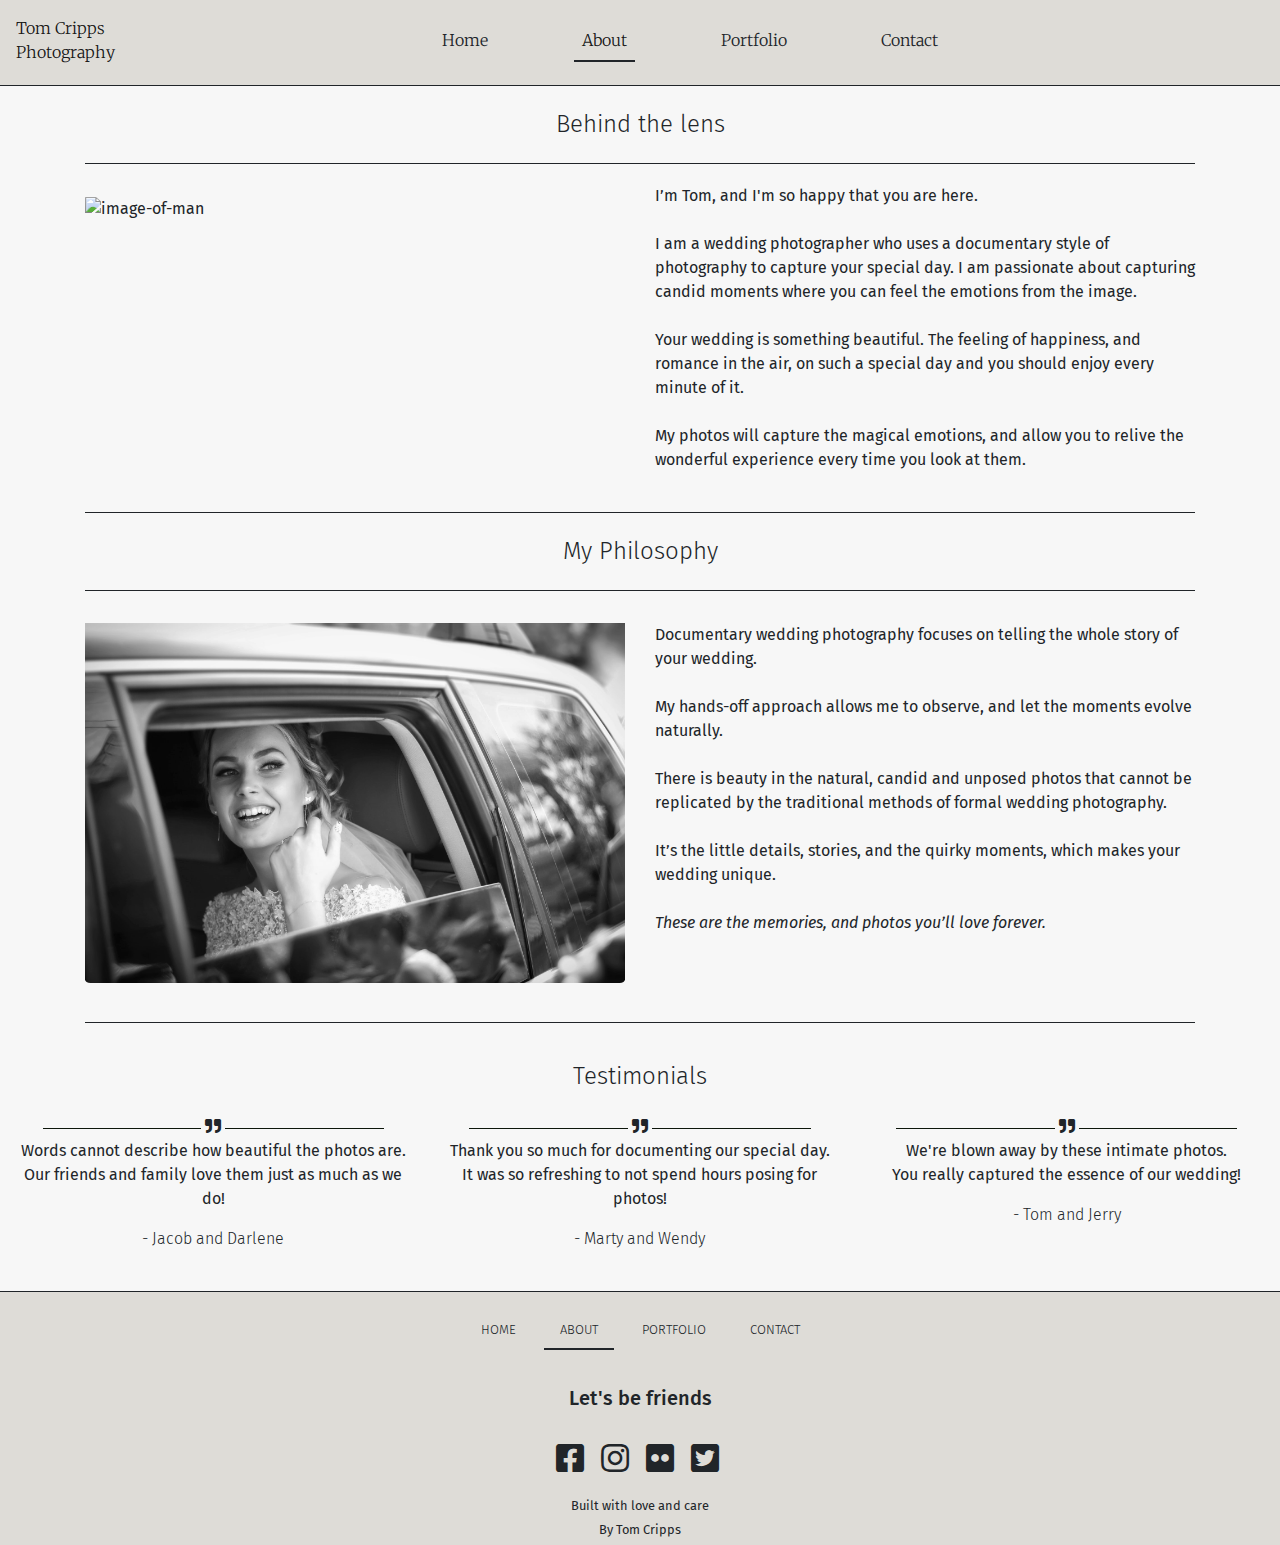
==== commit c314a56c: "remove carousel feature on portfolio" ====
--- a/about.html
+++ b/about.html
@@ -14,45 +14,41 @@
 
 <body>
 
-    <!-----------Navbar------------>
-    <!---Code taken from Bootstrap Navbar template and styled using CSS and different bootstrap classes---->
-
-    <section id="header">
-        <nav class="navbar navbar-expand-lg navbar-light bg-transparent mynav">
-            <a class="navbar-brand nav-text" href="index.html">Tom Cripps <br> Photography</a>
-            <button class="navbar-toggler" type="button" data-toggle="collapse" data-target="#navbarNav"
-                aria-controls="navbarNav" aria-expanded="false" aria-label="Toggle navigation">
-                <i class="fas fa-bars"></i>
-            </button>
-
-            <div class="collapse navbar-collapse navbar-text nav-text" id="navbarNav">
-                <ul class="navbar-nav mx-auto">
-                    <li class="nav-item">
-                        <a class="nav-link" href="index.html">Home </a>
-                    </li>
-                    <li class="nav-item active">
-                        <a class="nav-link" href="about.html">About <span class="sr-only">(current)</span></a>
-                    </li>
-                    <li class="nav-item">
-                        <a class="nav-link" href="portfolio.html">Portfolio</a>
-                    </li>
-                    <li class="nav-item">
-                        <a class="nav-link" href="contact.html">Contact</a>
-                    </li>
-                </ul>
-                <span class="btn cta-button">
-                    Enquire
-                </span>
-            </div>
-        </nav>
-    </section>
-    <!----About Me Section---->
+    <!--Navbar-->
+    <!--Code taken from Bootstrap Navbar template and styled using CSS and different bootstrap classes-->
+
+    <nav class="navbar navbar-expand-lg navbar-light mynav">
+        <a class="navbar-brand nav-text" href="index.html">Tom Cripps <br> Photography</a>
+        <button class="navbar-toggler" type="button" data-toggle="collapse" data-target="#navbarNav"
+            aria-controls="navbarNav" aria-expanded="false" aria-label="Toggle navigation">
+            <i class="fas fa-bars"></i>
+        </button>
+
+        <div class="collapse navbar-collapse navbar-text nav-text" id="navbarNav">
+            <ul class="navbar-nav mx-auto">
+                <li class="nav-item px-4" data-toggle="collapse" data-target="navbar-collapse">
+                    <a class="nav-link" href="index.html">Home </a>
+                </li>
+                <li class="nav-item px-4 active" data-toggle="collapse" data-target="navbar-collapse">
+                    <a class="nav-link" href="about.html">About <span class="sr-only">(current)</span></a>
+                </li>
+                <li class="nav-item px-4" data-toggle="collapse" data-target="navbar-collapse">
+                    <a class="nav-link" href="portfolio.html">Portfolio</a>
+                </li>
+                <li class="nav-item px-4" data-toggle="collapse" data-target="navbar-collapse">
+                    <a class="nav-link" href="contact.html">Contact</a>
+                </li>
+            </ul>
+        </div>
+    </nav>
+
+    <!--About Me Section-->
     <div class="container">
         <section class="about-section">
             <div class="row">
                 <div class="col-sm-12 text-center">
                     <h2 class="about-header">Behind the lens</h2>
-                    
+
                 </div>
             </div>
             <div class="row">
@@ -82,14 +78,14 @@
             </div>
         </section>
     </div>
-    <!----Photography Style----->
+    <!--Photography Style-->
     <div class="container">
         <section class="photo-style">
 
             <div class="row">
                 <div class="col-sm-12 text-center">
                     <h3 class="philosophy-header">My Philosophy</h3>
-                   
+
                 </div>
             </div>
             <div class="row">
@@ -116,11 +112,11 @@
                 </div>
             </div>
         </section>
-        
+
     </div>
 
-    <!--------------------Tesitmonials--------------------->
-    <!-------------Code from Code Institue Whiskey Drop project------->
+    <!--Tesitmonials-->
+    <!--Code from Code Institue Whiskey Drop project-->
     <div class="container-fluid review-container">
         <section class="quotes">
             <div class="row">
@@ -163,6 +159,7 @@
                     <div class="d-none d-sm-none d-md-block">
                         <blockquote class="blockquote text-center">
                             <div>
+                                <!--Code From StackOverflow https://stackoverflow.com/questions/39129052/add-font-awesome-icon-in-middle-of-horizontal-line-->
                                 <span class="outer-line"></span>
                                 <i class="fas fa-quote-right"></i>
                                 <span class="outer-line"></span>
@@ -180,8 +177,8 @@
         </section>
     </div>
 
-    
-    <!-------Footer--------->
+
+    <!--Footer-->
     <section class="footer">
         <footer class="page-footer">
             <div class="container-fluid">
@@ -192,11 +189,12 @@
                                 <li class="footer-nav-item list-inline-item"><a class="nav-link"
                                         href="index.html">Home</a>
                                 </li>
-                                <li class="footer-nav-item list-inline-item"><a class="nav-link"
+                                <li class="footer-nav-item active list-inline-item"><a class="nav-link"
                                         href="about.html">About</a>
                                 </li>
                                 <li class="footer-nav-item list-inline-item"><a class="nav-link"
-                                        href="portfolio.html">Portfolio</a></li>
+                                        href="portfolio.html">Portfolio</a>
+                                </li>
                                 <li class="footer-nav-item list-inline-item"><a class="nav-link"
                                         href="contact.html">Contact</a></li>
                             </ul>
@@ -238,8 +236,7 @@
                 </div>
                 <div class="row">
                     <div class="col-12 text-center mb-1">
-                        <small><i class="far fa-copyright"></i>2020 Copyright: Tomas Cripps <br> All rights
-                            reserved</small>
+                        <small>Built with love and care<br> By Tom Cripps</small>
                     </div>
                 </div>
             </div>
--- a/assets/css/style.css
+++ b/assets/css/style.css
@@ -8,153 +8,107 @@
     color: #212529;
 }
 
-
-/* ------Colours------ */
-
 body {
     background-color: #f7f7f7;
 }
 
-/* -----Special margins/padding and text---------*/
+h3 {
+    font-family: 'Fira Sans', sans-serif;
+    font-weight: 300;
+    font-size: 24px;
+}
+
+/*--code from Stackoverflow =https://stackoverflow.com/questions/1027354/i-need-an-unordered-list-without-any-bullets--*/
+
+ul {
+  list-style-type: none;
+}
+
+/*--Navbar--*/
+
+.navbar {
+    border-bottom: 1.5px solid #212529;
+    padding-bottom: 1.5rem;
+}
+
+.mynav {
+    background-color: #DEDCD7;
+}
+
+.mynav a {
+    margin-right: 30px;
+    display: flex;
+    justify-content: center;
+    color: #212529;
+    font-family: 'Merriweather', sans-serif;
+    font-weight: 300;
+    border-bottom: solid 2px transparent;
+    font-size: 16px;
+}
+
+.active a {
+    border-bottom: solid 2px #212529;
+}
+
+.navbar-light .navbar-toggler{
+    border-color: #212529;
+}
+
+
+.navbar {
+    color: #f7f7f7;
+    padding-bottom: 5px;
+    padding-top: 2px;
+}
+
+.navbar-brand .a {
+    font-family: 'Merriweather', sans-serif;
+    font-weight: 300;
+    margin-left: 5px;
+    margin-top: -5px;
+    color: #212529;
+}
+
+.navbar-light .navbar-nav .nav-link {
+    color: #212529;
+}
+
+.navbar-nav {
+    color: #f7f7f7;
+}
+
+#navbarNav {
+    margin: 10px;
+}
+
+/*--Home Page--*/
 
 .intro {
     padding: 0px;
     margin: 0px;
 }
 
-.intro-container p {
-    margin-top: 20px;
-}
-
 .intro-container {
     padding-right: 0px;
     overflow-x: hidden;
 }
 
-.image-container{
+.intro-container h2 {
+    font-family: 'Fira Sans', sans-serif;
+    font-weight: 300;
+    padding-top: 35px;
+}
+
+.intro-container p {
+    margin-top: 20px;
+}
+
+.home-image-container{
     margin-bottom: 10px;
     margin-top: 30px;
     padding-right: 0px;
     overflow-x: hidden;
 }
-
-
-.block-divder.myDivder {
-    color: #212529;
-    border-top: 1px solid;
-}
-
-.block-divder--short.myDivder {
-    color: #212529;
-    border-top: 1px solid;
-}
-
-/* ------Heading------ */
-
-.intro-container h2 {
-    font-family: 'Fira Sans', sans-serif;
-    font-weight: 300;
-}
-
-.intro-container h2 {
-    padding-top: 35px;
-}
-
-.about-header {
-    font-family: 'Fira Sans', sans-serif;
-    font-weight: 300;
-    font-size: 24px;
-    padding-top: 1.5rem;
-    border-bottom: 1.5px solid #212529;
-    padding-bottom: 1.5rem;
-}
-
-.portfolio-header {
-    font-family: 'Fira Sans', sans-serif;
-    font-weight: 300;
-    font-size: 24px;
-    margin-top: 15px;
-    margin-bottom: 25px;
-    border-bottom: 1.5px solid #212529;
-    padding-bottom: 1.5rem;
-}
-
-.review-container h3 {
-    font-family: 'Fira Sans', sans-serif;
-    font-weight: 300;
-    font-size: 24px;
-    margin-bottom: 25px;
-    margin-top: 15px;
-}
-
-h3 {
-    font-family: 'Fira Sans', sans-serif;
-    font-weight: 300;
-    font-size: 24px;
-}
-
-
-/* ------NavBar------ */
-
-
-.navbar {
-    border-bottom: 1.5px solid #212529;
-    padding-bottom: 1.5rem;
-}
-
-.mynav a {
-    margin-right: 20px;
-    color: #212529;
-    font-family: 'Merriweather', sans-serif;
-    font-weight: 300;
-    border-bottom: solid 2px transparent;
-    font-size: 16px;
-}
-
-
-.active a {
-    border-bottom: solid 2px #212529;
-}
-
-.mynav ul a:hover {
-    border-bottom: solid 2px #212529;
-}
-
-/* Code from StackOverflow: https://stackoverflow.com/questions/14820952/change-bootstrap-input-focus-blue-glow */
-
-.form-control:focus {
-    border-color: #212529;
-    box-shadow: inset 0 1px 1px rgba(0, 0, 0, 0.075), 0 0 8px rgba(14, 13, 13, 0.075);
-  
-}
-
-
-.navbar {
-    color: #f7f7f7;
-}
-
-.navbar-brand .a {
-    font-family: 'Merriweather', sans-serif;
-    font-weight: 300;
-    margin-left: 5px;
-    margin-top: -5px;
-    color: #212529;
-}
-
-
-.navbar-light .navbar-nav .nav-link {
-    color: #212529;
-}
-
-.navbar-nav {
-    color: #f7f7f7;
-}
-
-#navbarNav {
-    margin: 10px;
-}
-
-/*-----Home Page -----*/
 
 .home-container {
     height: 100vh;
@@ -178,7 +132,7 @@
     height: 100vh;
     width: 100%;
 
-    background: url('../images/ceremony-kiss-bnw.jpg') no-repeat center; 
+    background: url('../images/ceremony-kiss.jpg') no-repeat center; 
     -webkit-background-size: cover;
     -moz-background-size: cover;
     -o-background-size: cover;
@@ -205,6 +159,139 @@
     height: auto;
 }
 
+/*--About Page--*/
+
+.about-header {
+    font-family: 'Fira Sans', sans-serif;
+    font-weight: 300;
+    font-size: 24px;
+    padding-top: 1.5rem;
+    border-bottom: 1.5px solid #212529;
+    padding-bottom: 1.5rem;
+}
+
+.review-container h3 {
+    font-family: 'Fira Sans', sans-serif;
+    font-weight: 300;
+    font-size: 24px;
+    margin-bottom: 25px;
+    margin-top: 15px;
+}
+
+.about-me-image {
+    width: 100%;
+    height: auto;
+    margin-top: 25px;
+    margin-bottom: 15px;
+    border-radius: 1%;
+}
+
+.about-me-text {
+    margin: auto;
+    padding-top: 12px;
+}
+
+.philosophy-header {
+    border-bottom: 1.5px solid #212529;
+    padding-bottom: 1.5rem;
+    padding-top: 1.5rem;
+}
+
+.philosophy-text { 
+    margin: auto;
+    padding-top: 1.5rem
+}
+
+.philosophy-image {
+    width: 100%;
+    height: auto;
+    border-radius: 1%;
+    margin-bottom: 15px;
+    padding-top: 1.5rem;
+}
+
+.photo-style {
+    border-bottom: 1.5px solid #212529;
+    padding-bottom: 1.5rem;
+}
+
+.about-section { 
+    border-bottom: 1.5px solid #212529;
+    padding-bottom: 1.5rem;
+}
+/* ------Testimonials----- */
+
+.quotes {
+    padding-top: 1.5rem;
+}
+
+.review-body {
+    font-family: 'Fira Sans', sans-serif;
+    font-size: 18px;
+    padding-bottom: 0.5rem;
+}
+
+span {
+  display: inline-block;
+  vertical-align: middle;
+}
+
+.outer-line {
+  width: 40%;
+  border-bottom: 1px solid #0D160B;
+}
+
+
+/*--Portfolio Page--*/
+
+.portfolio-header {
+    font-family: 'Fira Sans', sans-serif;
+    font-weight: 300;
+    font-size: 24px;
+    margin-top: 25px;
+    margin-bottom: 25px;
+    border-bottom: 1.5px solid #212529;
+    padding-bottom: 1.5rem;
+}
+
+.gallery-container {
+
+}
+
+.portfolio-images {
+    padding: 0px;
+}
+
+.image-gallery {
+    margin-top: 5px;
+    margin-bottom: 5px;
+    padding-left: 5px;
+    padding-right: 5px;
+    max-width: 100%;
+}
+
+.image-gallery-button {
+    padding-bottom: 1.5rem;
+}
+
+.contact-button-portfolio {
+    padding-bottom: 40px;
+}
+
+/*--Contact Page--*/
+
+.contact-header {
+    border-bottom: 1.5px solid #212529;
+    padding-bottom: 1.5rem;
+    padding-top: 1.5rem;
+}
+
+/*--Code from StackOverflow: https://stackoverflow.com/questions/14820952/change-bootstrap-input-focus-blue-glow --*/
+
+.form-control:focus {
+    border-color: #212529;
+    box-shadow: inset 0 1px 1px rgba(0, 0, 0, 0.075), 0 0 8px rgba(14, 13, 13, 0.075);
+}
 
 /*-----Buttons------*/
 
@@ -227,159 +314,87 @@
     padding-left: 0.3rem;
 }
 
-/* ------Jumbotron------ */
-
-.jumbotron {
-    background-color: transparent;
-    padding-top: 5px;
-}
-
-.jumbotron h1 {
-    color: white;
-    font-family: 'Fira Sans', sans-serif;
-    font-weight: 400;
-    margin-bottom: 30px;
-    color: #212529;
-}
-
-.jumbotron .lead {
-    margin: 35px 0;
-}
-
-p.lead {
-    font-family: 'Fira Sans', sans-serif;
-}
-
-/* ------Footer------ */
-
-.page-footer {
-    background-color: #f7f7f7;
-    margin-left:0px;
-    margin-right: 0px;
-}
-
-#footer-details {
-    border-top: solid 1.5px #212529;
-
-}
-
-#footer-details .nav-link {
-    font-weight: 300;
-    color: #212529;
-    margin: 20px 0;
-    font-size: 13px;
-    text-transform: uppercase;
-}
-
-
-#footer-social-links li a i {
-    color: #212529;
-    letter-spacing: 5%;
-}
-
-
-/* ------Hover.CSS------ */
-
-
-
-/* ------Gallery------ */
-
-.carousel-item img {
-    width: 100%;
-    height: auto;
-}
-
-.image-gallery {
-    margin-top: 2px;
-    margin-bottom: 2px;
-}
-
-.image-gallery-button {
-    padding-bottom: 1.5rem;
-}
-
-
-/* code from Stackoverflow =https://stackoverflow.com/questions/1027354/i-need-an-unordered-list-without-any-bullets */
-
-ul {
-  list-style-type: none;
-}
-
-
-/* ------About------ */
-
-
-.about-me-image {
-    width: 100%;
-    height: auto;
-    margin-top: 25px;
-    margin-bottom: 15px;
-    border-radius: 1%;
-}
-
-.about-me-text {
-    margin: auto;
-    padding-top: 12px;
-}
-
-.philosophy-header {
-    border-bottom: 1.5px solid #212529;
-    padding-bottom: 1.5rem;
-    padding-top: 1.5rem;
-}
-
-.philosophy-text { 
-    margin: auto;
-    padding-top: 1.5rem
-}
-
-.philosophy-image {
-    width: 100%;
-    height: auto;
-    border-radius: 1%;
-    margin-bottom: 15px;
-    padding-top: 1.5rem;
-}
-
-.photo-style {
-    border-bottom: 1.5px solid #212529;
-    padding-bottom: 1.5rem;
-}
-
-.about-section { 
-    border-bottom: 1.5px solid #212529;
-    padding-bottom: 1.5rem;
-}
-/* ------Testimonials----- */
-
-.quotes {
-    padding-top: 1.5rem;
-}
-
-.review-body {
-    font-family: 'Fira Sans', sans-serif;
-    font-size: 18px;
-    padding-bottom: 0.5rem;
-}
-
-span {
-  display: inline-block;
-  vertical-align: middle;
-}
-
-.outer-line {
-  width: 40%;
-  border-bottom: 1px solid #0D160B;
-}
-
-
-/* ------Contact form------ */
-
-
 .btn.btn-dark.btn-sm.contact-form-btn {
     display: flex;
     margin: auto;
    
+}
+
+button .btn .portfolio-button {
+    padding-bottom: 5px;
+}
+
+/* ------Jumbotron------ */
+
+.callout {
+    padding-bottom: 30px;
+}
+
+.jumbotron {
+    background-color: transparent;
+    padding-top: 5px;
+}
+
+.jumbotron h1 {
+    color: white;
+    font-family: 'Fira Sans', sans-serif;
+    font-weight: 400;
+    margin-bottom: 30px;
+    color: #212529;
+}
+
+.jumbotron .lead {
+    margin: 35px 0;
+}
+
+p.lead {
+    font-family: 'Fira Sans', sans-serif;
+}
+
+.myDivder {
+    border-color: #212529;
+}
+
+/* ------Footer------ */
+
+.page-footer {
+    background-color: #DEDCD7;
+    margin-left:0px;
+    margin-right: 0px;
+}
+
+#footer-details {
+    border-top: solid 1.5px #212529;
+
+}
+
+#footer-details .nav-link {
+    font-weight: 300;
+    color: #212529;
+    margin: 20px 0;
+    font-size: 13px;
+    text-transform: uppercase;
+}
+
+
+#footer-social-links li a i {
+    color: #212529;
+    letter-spacing: 5px;
+}
+
+/*--Hover.CSS--*/
+
+.social-media-links li a:hover {
+    border-bottom: solid 2px #212529;
+    opacity: 0.5;
+}
+
+.footer-nav li a:hover {
+    border-bottom: solid 2px #212529;
+}
+
+.mynav ul a:hover {
+    border-bottom: solid 2px #212529;
 }
 
 /* ------Media Query------ */
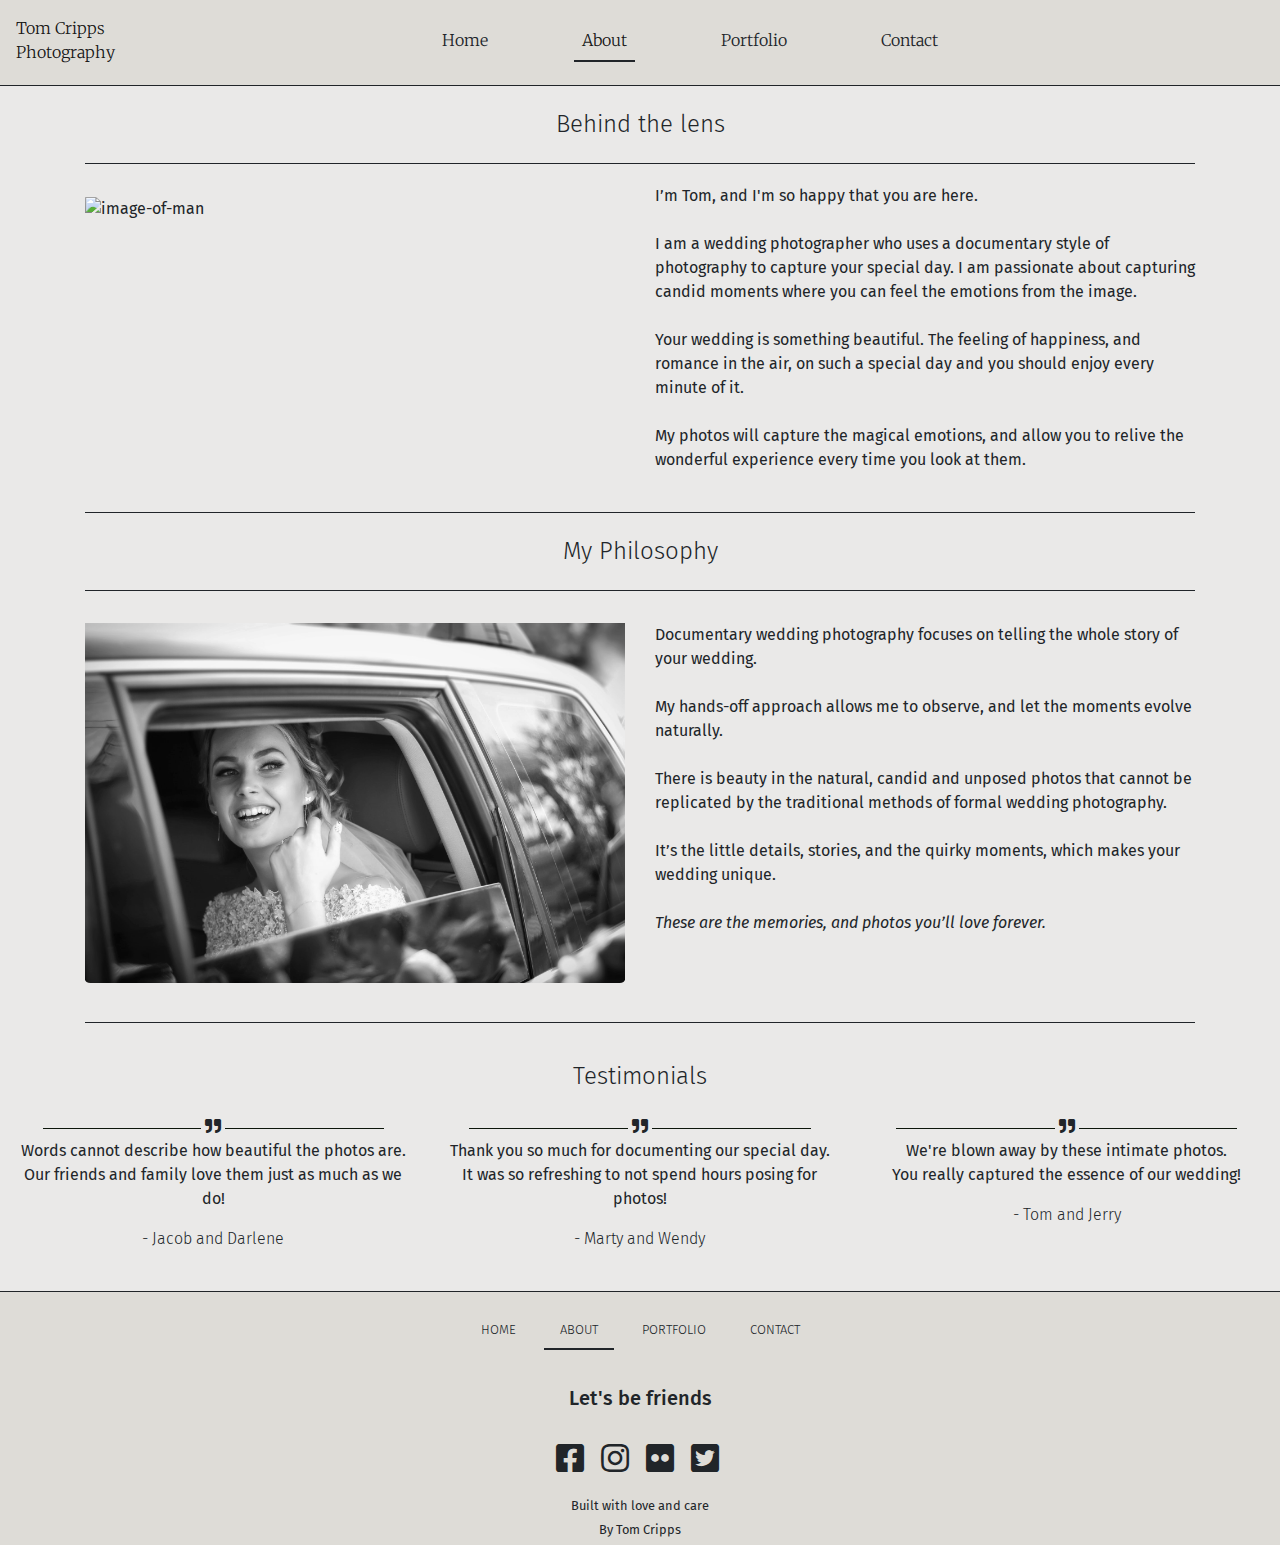
==== commit a6bb008b: "fix spacing and comments in code" ====
--- a/about.html
+++ b/about.html
@@ -13,17 +13,14 @@
 </head>
 
 <body>
-
     <!--Navbar-->
     <!--Code taken from Bootstrap Navbar template and styled using CSS and different bootstrap classes-->
-
     <nav class="navbar navbar-expand-lg navbar-light mynav">
         <a class="navbar-brand nav-text" href="index.html">Tom Cripps <br> Photography</a>
         <button class="navbar-toggler" type="button" data-toggle="collapse" data-target="#navbarNav"
             aria-controls="navbarNav" aria-expanded="false" aria-label="Toggle navigation">
             <i class="fas fa-bars"></i>
         </button>
-
         <div class="collapse navbar-collapse navbar-text nav-text" id="navbarNav">
             <ul class="navbar-nav mx-auto">
                 <li class="nav-item px-4" data-toggle="collapse" data-target="navbar-collapse">
@@ -48,14 +45,12 @@
             <div class="row">
                 <div class="col-sm-12 text-center">
                     <h2 class="about-header">Behind the lens</h2>
-
                 </div>
             </div>
             <div class="row">
                 <div class="col-sm-12 col-md-12 col-lg-6">
                     <img class="img-fluid about-me-image" src="assets/images/man-about.jpg" alt="image-of-man">
                 </div>
-
                 <div class="col-sm-12 col-md-12 col-lg-6 about-me-text">
                     <p class="text-left"> I’m Tom, and I'm so happy that you are here.
                         <br>
@@ -85,7 +80,6 @@
             <div class="row">
                 <div class="col-sm-12 text-center">
                     <h3 class="philosophy-header">My Philosophy</h3>
-
                 </div>
             </div>
             <div class="row">
@@ -112,7 +106,6 @@
                 </div>
             </div>
         </section>
-
     </div>
 
     <!--Tesitmonials-->
@@ -176,7 +169,6 @@
             </div>
         </section>
     </div>
-
 
     <!--Footer-->
     <section class="footer">
@@ -201,7 +193,6 @@
                         </div>
                     </div>
                 </div>
-
                 <div id="footer-social-links" class="row">
                     <div class="col-sm-12">
                         <h5 class="uppercase text-center">Let's be friends</h5>
@@ -242,10 +233,6 @@
             </div>
         </footer>
     </section>
-
-
-
-
 
     <script src="https://cdnjs.cloudflare.com/ajax/libs/jquery/3.5.1/jquery.slim.min.js"></script>
     <script src="https://cdnjs.cloudflare.com/ajax/libs/popper.js/1.16.1/umd/popper.min.js"></script>
--- a/assets/css/style.css
+++ b/assets/css/style.css
@@ -9,7 +9,7 @@
 }
 
 body {
-    background-color: #f7f7f7;
+    background-color: #eae9e8;
 }
 
 h3 {
@@ -56,7 +56,6 @@
 
 
 .navbar {
-    color: #f7f7f7;
     padding-bottom: 5px;
     padding-top: 2px;
 }
@@ -108,6 +107,7 @@
     margin-top: 30px;
     padding-right: 0px;
     overflow-x: hidden;
+    padding-left: 0px;
 }
 
 .home-container {
@@ -127,7 +127,6 @@
     position: relative;
 }
 
-
 .ceremony-image-container {
     height: 100vh;
     width: 100%;
@@ -142,7 +141,6 @@
     align-items: center;
     justify-content: center;
 
-    
     position: relative;
 
 }
@@ -241,7 +239,6 @@
   border-bottom: 1px solid #0D160B;
 }
 
-
 /*--Portfolio Page--*/
 
 .portfolio-header {
@@ -252,14 +249,6 @@
     margin-bottom: 25px;
     border-bottom: 1.5px solid #212529;
     padding-bottom: 1.5rem;
-}
-
-.gallery-container {
-
-}
-
-.portfolio-images {
-    padding: 0px;
 }
 
 .image-gallery {
@@ -286,6 +275,24 @@
     padding-top: 1.5rem;
 }
 
+.contact-container {
+    height: 80vh;
+
+    background: url('../images/outisde-altar-large.jpg') no-repeat center center fixed;
+    -webkit-background-size: cover;
+    -moz-background-size: cover;
+    -o-background-size: cover;
+    background-size: cover;
+
+    
+    display: flex;
+    align-items: center;
+    justify-content: center;
+
+    position: relative;
+}
+
+
 /*--Code from StackOverflow: https://stackoverflow.com/questions/14820952/change-bootstrap-input-focus-blue-glow --*/
 
 .form-control:focus {
@@ -397,6 +404,10 @@
     border-bottom: solid 2px #212529;
 }
 
+.btn:hover {
+    opacity: 0.7;
+}
+
 /* ------Media Query------ */
 
  @media (max-width: 767px){
@@ -405,3 +416,20 @@
     }
  }
 
+  @media (max-width: 767px){
+    .contact-container {
+       height: 75vh;
+       background: url('../images/outisde-altar-large.jpg') no-repeat center center fixed;
+        -webkit-background-size: cover;
+        -moz-background-size: cover;
+        -o-background-size: cover;
+        background-size: cover;
+
+    
+      display: flex;
+      align-items: center;
+      justify-content: center;
+
+      position: relative;
+    }
+ }
